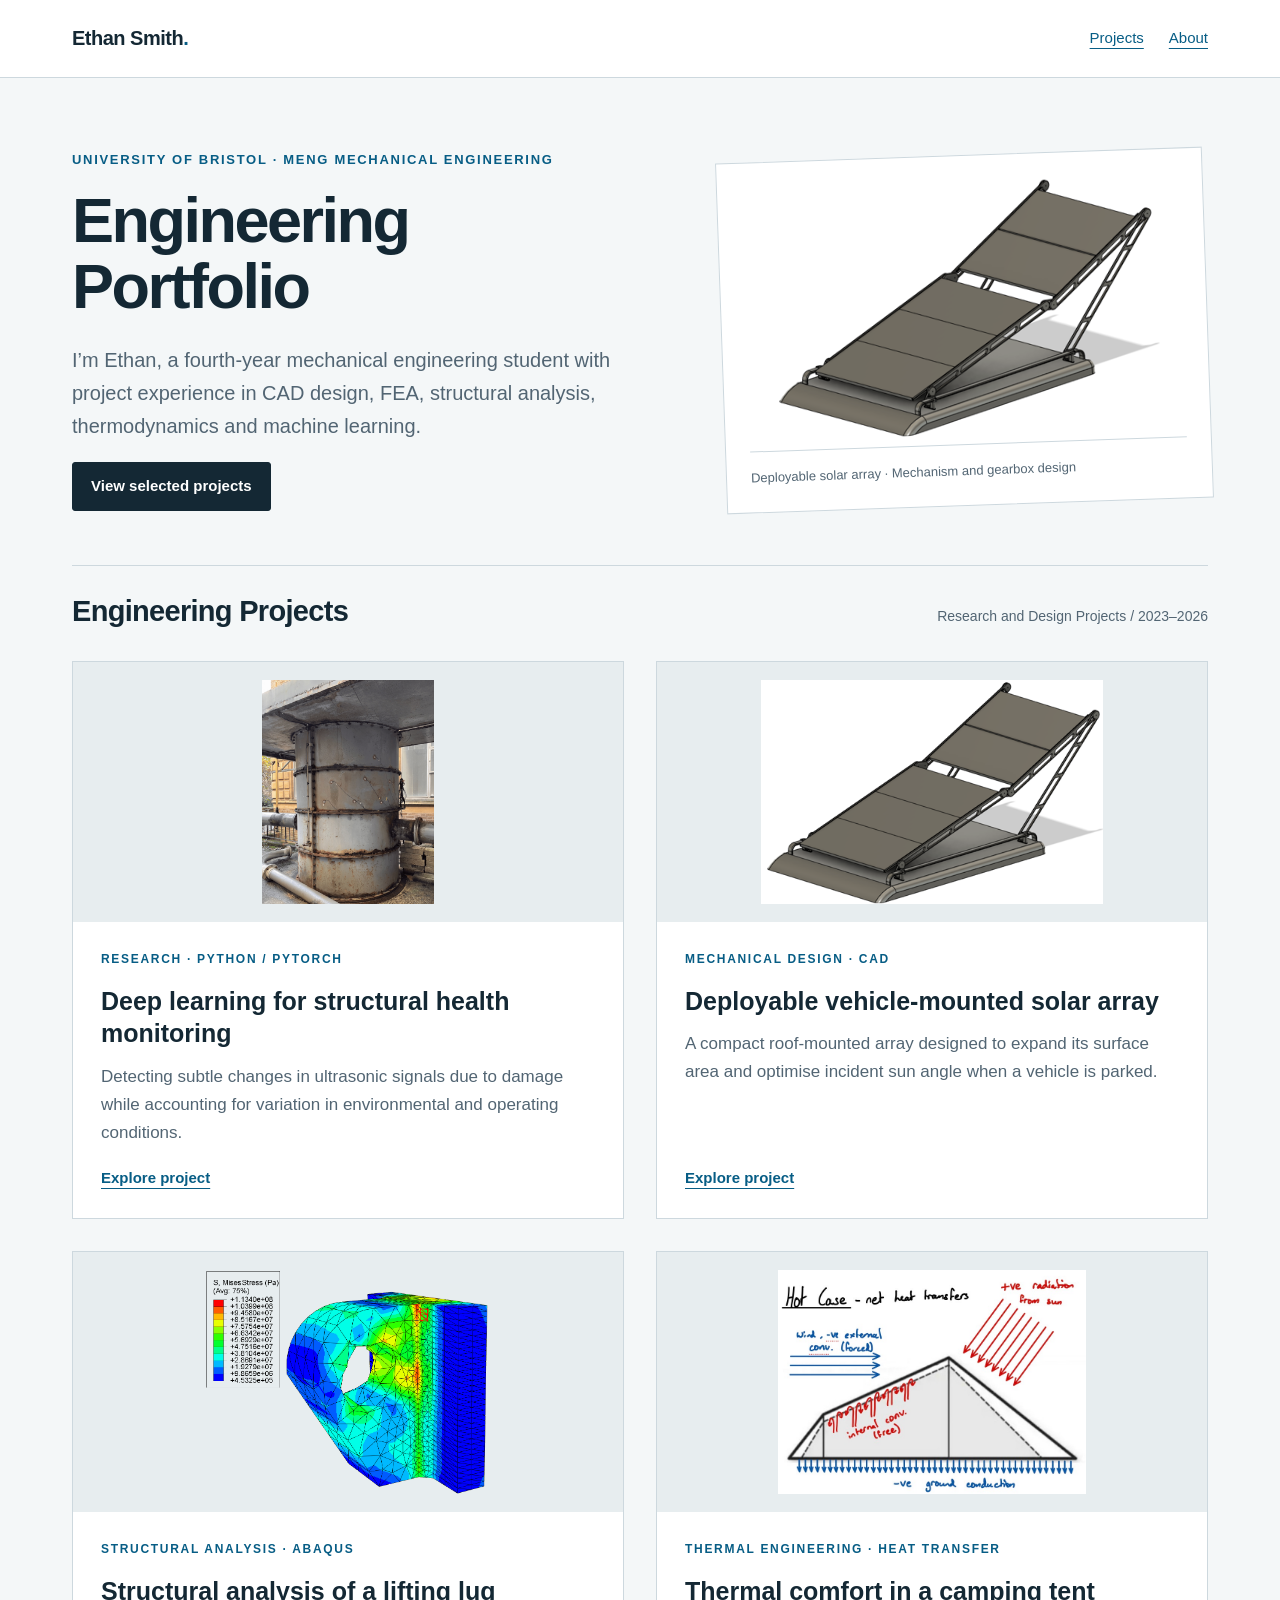
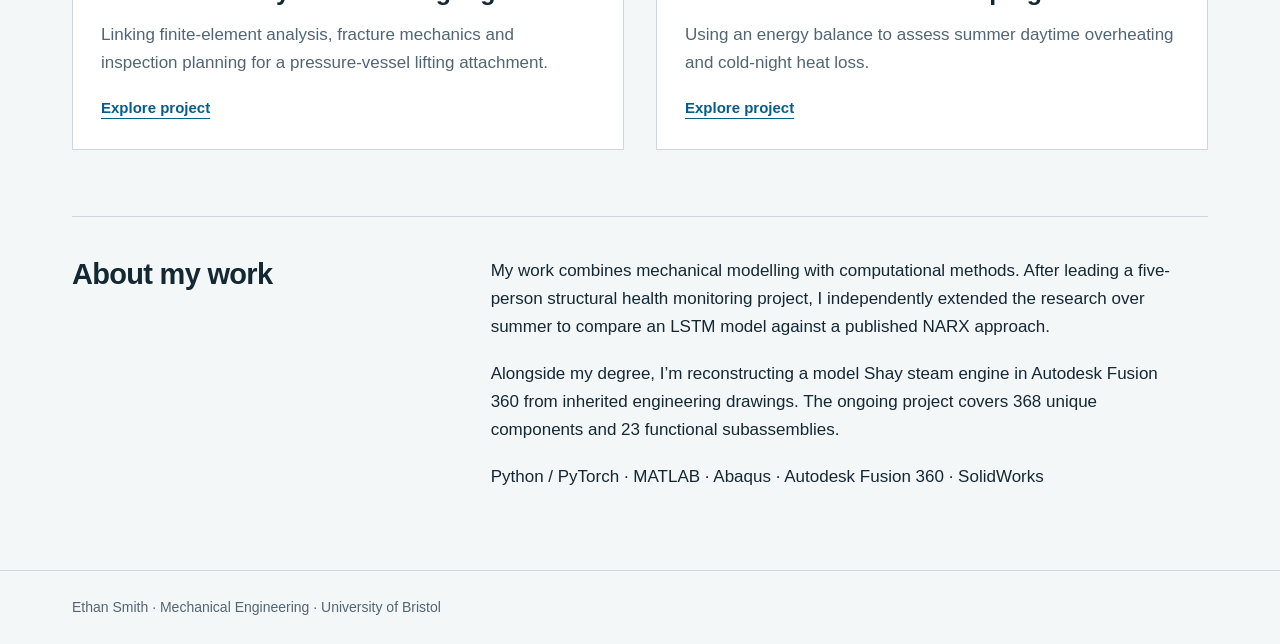
==== docs/index.html @ 428c4641 "first commit" ====
<!doctype html><html lang="en"><head><meta charset="utf-8"><meta name="viewport" content="width=device-width,initial-scale=1"><meta name="description" content="Mechanical engineering projects by Ethan Smith: structural health monitoring, mechanical design, finite-element analysis and heat transfer."><meta name="theme-color" content="#142834"><title>Engineering portfolio | Ethan Smith</title><link rel="stylesheet" href="style.css"></head><body><a class="skip" href="#main">Skip to content</a><header><div class="bar"><a class="brand" href="index.html">Ethan Smith<span aria-hidden="true" style="color:#075d85">.</span></a><nav aria-label="Main navigation"><a href="index.html#projects">Projects</a><a href="index.html#about">About</a></nav></div></header><main id="main" class="wrap"><section class="hero"><div><p class="eyebrow">University of Bristol · MEng Mechanical Engineering</p><h1>Engineering <br> Portfolio</h1><p class="lead">I’m Ethan, a fourth-year mechanical engineering student with project experience in CAD design, FEA, structural analysis, thermodynamics and machine learning.</p><a class="button" href="#projects">View selected projects</a></div><figure class="hero-figure"><img src="assets/slide2-image0.png" alt="Deployed vehicle-mounted solar array CAD model"><figcaption>Deployable solar array · Mechanism and gearbox design</figcaption></figure></section><section id="projects"><div class="section-heading"><h2>Engineering Projects</h2><span>Research and Design Projects / 2023–2026</span></div><div class="grid"><article class="card"><a class="picture" href="shm.html" tabindex="-1" aria-hidden="true"><img src="assets/slide5-image0.png" alt="" loading="lazy"></a><div class="card-body"><p class="eyebrow">Research · Python / PyTorch</p><h3><a href="shm.html">Deep learning for structural health monitoring</a></h3><p>Detecting subtle changes in ultrasonic signals due to damage while accounting for variation in environmental and operating conditions.</p><a class="card-link" href="shm.html">Explore project<span class="sr-only" hidden> Deep learning for structural health monitoring</span></a></div></article><article class="card"><a class="picture" href="solar-array.html" tabindex="-1" aria-hidden="true"><img src="assets/slide2-image0.png" alt="" loading="lazy"></a><div class="card-body"><p class="eyebrow">Mechanical design · CAD</p><h3><a href="solar-array.html">Deployable vehicle-mounted solar array</a></h3><p>A compact roof-mounted array designed to expand its surface area and optimise incident sun angle when a vehicle is parked.</p><a class="card-link" href="solar-array.html">Explore project<span class="sr-only" hidden> Deployable vehicle-mounted solar array</span></a></div></article><article class="card"><a class="picture" href="lifting-lug.html" tabindex="-1" aria-hidden="true"><img src="assets/slide4-image3.png" alt="" loading="lazy"></a><div class="card-body"><p class="eyebrow">Structural analysis · Abaqus</p><h3><a href="lifting-lug.html">Structural analysis of a lifting lug</a></h3><p>Linking finite-element analysis, fracture mechanics and inspection planning for a pressure-vessel lifting attachment.</p><a class="card-link" href="lifting-lug.html">Explore project<span class="sr-only" hidden> Structural analysis of a lifting lug</span></a></div></article><article class="card"><a class="picture" href="thermal-comfort.html" tabindex="-1" aria-hidden="true"><img src="assets/slide3-image5.jpeg" alt="" loading="lazy"></a><div class="card-body"><p class="eyebrow">Thermal engineering · Heat transfer</p><h3><a href="thermal-comfort.html">Thermal comfort in a camping tent</a></h3><p>Using an energy balance to assess summer daytime overheating and cold-night heat loss.</p><a class="card-link" href="thermal-comfort.html">Explore project<span class="sr-only" hidden> Thermal comfort in a camping tent</span></a></div></article></div></section><section class="about" id="about"><h2>About my work</h2><div><p>My work combines mechanical modelling with computational methods. After leading a five-person structural health monitoring project, I independently extended the research over summer to compare an LSTM model against a published NARX approach.</p><p>Alongside my degree, I’m reconstructing a model Shay steam engine in Autodesk Fusion 360 from inherited engineering drawings. The ongoing project covers 368 unique components and 23 functional subassemblies.</p><p>Python / PyTorch · MATLAB · Abaqus · Autodesk Fusion 360 · SolidWorks</p></div></section></main><footer><div class="wrap">Ethan Smith · Mechanical Engineering · University of Bristol</div></footer></body></html>
---- docs/style.css ----
:root{--ink:#142834;--muted:#526573;--blue:#075d85;--line:#cdd8de;--paper:#f4f7f8}*{box-sizing:border-box}html{scroll-behavior:smooth}body{margin:0;background:var(--paper);color:var(--ink);font:17px/1.65 Arial,Helvetica,sans-serif}a{color:var(--blue);text-underline-offset:5px}a:hover{color:#002f48}a:focus-visible,button:focus-visible{outline:3px solid #cb7800;outline-offset:5px}header{background:#fff;border-bottom:1px solid var(--line)}.bar{max-width:1200px;margin:auto;padding:22px 32px;display:flex;justify-content:space-between;align-items:center;gap:24px}.brand{color:var(--ink);font-size:20px;font-weight:700;text-decoration:none;letter-spacing:-.5px}nav{display:flex;gap:25px;font-size:15px}.wrap{max-width:1200px;margin:auto;padding:0 32px}.hero{padding:72px 0 54px;display:grid;grid-template-columns:1.2fr 1fr;gap:65px;align-items:center}.eyebrow{font:700 13px/1.5 Arial,sans-serif;letter-spacing:1.7px;text-transform:uppercase;color:var(--blue);margin:0 0 17px}h1{font-size:clamp(36px,5vw,63px);line-height:1.06;letter-spacing:-2.5px;margin:0 0 24px}h2{font-size:29px;line-height:1.2;letter-spacing:-.7px;margin:0 0 22px}h3{font-size:21px;line-height:1.3;margin:0 0 13px}p{margin:0 0 19px}.lead{font-size:20px;color:var(--muted);max-width:660px}.hero-figure{background:white;border:1px solid var(--line);padding:24px;margin:0;transform:rotate(-2deg)}.hero-figure img{width:100%;height:255px;object-fit:contain}.hero-figure figcaption{font-size:13px;color:var(--muted);border-top:1px solid var(--line);padding-top:15px}.button{display:inline-block;padding:11px 18px;background:var(--ink);color:white;text-decoration:none;font-size:15px;font-weight:700;border:1px solid var(--ink);border-radius:3px}.button:hover{background:var(--blue);color:#fff}.section-heading{display:flex;justify-content:space-between;align-items:baseline;border-top:1px solid var(--line);padding-top:28px;margin-bottom:10px}.section-heading span{color:var(--muted);font-size:14px}.grid{display:grid;grid-template-columns:1fr 1fr;gap:32px;margin-bottom:66px}.card{background:#fff;border:1px solid var(--line);display:flex;flex-direction:column}.card a.picture{display:block;background:#e7edef;height:260px;overflow:hidden}.card img{width:100%;height:100%;object-fit:contain;padding:18px;transition:transform .25s}.card:hover img{transform:scale(1.025)}.card-body{padding:28px;display:flex;flex-direction:column;flex:1}.card-body p{color:var(--muted)}.card-body .eyebrow{font-size:12px;color:var(--blue)}.card-body h3{font-size:25px}.card-body h3 a{color:var(--ink);text-decoration:none}.card-link{font-size:15px;font-weight:700;margin-top:auto}.about{display:grid;grid-template-columns:1fr 2fr;gap:60px;border-top:1px solid var(--line);padding:40px 0 60px}.about p{max-width:700px}footer{border-top:1px solid var(--line);padding:25px 0;color:var(--muted);font-size:14px}.crumb{padding-top:30px;font-size:14px}.project-intro{padding:38px 0 35px;max-width:960px}.project-intro h1{font-size:clamp(35px,4.5vw,55px)}.date{color:var(--muted);font-size:14px}.project-image{margin:0;background:#fff;border:1px solid var(--line);padding:25px}.project-image img{display:block;width:100%;height:420px;object-fit:contain}.project-image figcaption{font-size:14px;color:var(--muted);padding-top:15px}.metrics{display:grid;grid-template-columns:repeat(3,1fr);border-bottom:1px solid var(--line);margin-bottom:42px}.metric{padding:29px 20px 29px 0}.metric strong{display:block;font-size:34px;letter-spacing:-1px}.metric span{font-size:14px;color:var(--muted)}.details{display:grid;grid-template-columns:230px minmax(0,1fr);gap:55px;margin-bottom:60px}.contents{position:sticky;top:25px;align-self:start;font-size:15px}.contents a{display:block;padding:8px 0}.copy section{margin-bottom:40px;scroll-margin-top:25px}.copy li{padding:0 0 10px}.copy ul{padding-left:23px}table{width:100%;border-collapse:collapse;font-size:15px;margin:22px 0}th,td{text-align:left;padding:13px 12px;border-bottom:1px solid var(--line)}th{background:#e6edf1}.table-scroll{overflow:auto}.gallery{display:grid;grid-template-columns:1fr;gap:25px}.gallery figure{margin:0}.gallery a{display:block;background:#fff;border:1px solid var(--line)}.gallery img{display:block;width:100%;max-height:460px;object-fit:contain;padding:15px}.gallery figcaption{font-size:14px;color:var(--muted);padding-top:9px}.note{border-left:3px solid #7195a9;padding-left:20px;color:var(--muted)}.report-list{display:flex;flex-wrap:wrap;gap:12px}.reader{width:100%;height:78vh;min-height:450px;border:1px solid var(--line);background:white;margin:25px 0}.reader-toolbar{display:flex;gap:20px;align-items:center;flex-wrap:wrap}.skip{position:absolute;left:10px;top:-80px;background:white;padding:10px;z-index:9}.skip:focus{top:10px}@media(prefers-reduced-motion:reduce){html{scroll-behavior:auto}.card img{transition:none}}@media(max-width:760px){.bar,.wrap{padding-left:20px;padding-right:20px}.bar{gap:12px;align-items:flex-start}nav{gap:14px;font-size:14px;flex-wrap:wrap}.hero{grid-template-columns:1fr;padding:40px 0;gap:30px}h1{letter-spacing:-1.4px}.hero-figure{transform:none}.grid{grid-template-columns:1fr;gap:23px}.card a.picture{height:240px}.card-body{padding:23px}.about{grid-template-columns:1fr;gap:10px}.details{grid-template-columns:1fr;gap:25px}.contents{position:static;display:flex;flex-wrap:wrap;gap:0 20px}.project-image img{height:280px}.metrics{gap:10px}.metric strong{font-size:25px}.metric span{font-size:12px}.section-heading{gap:10px}.section-heading span{display:none}.reader{height:65vh}h2{font-size:26px}}
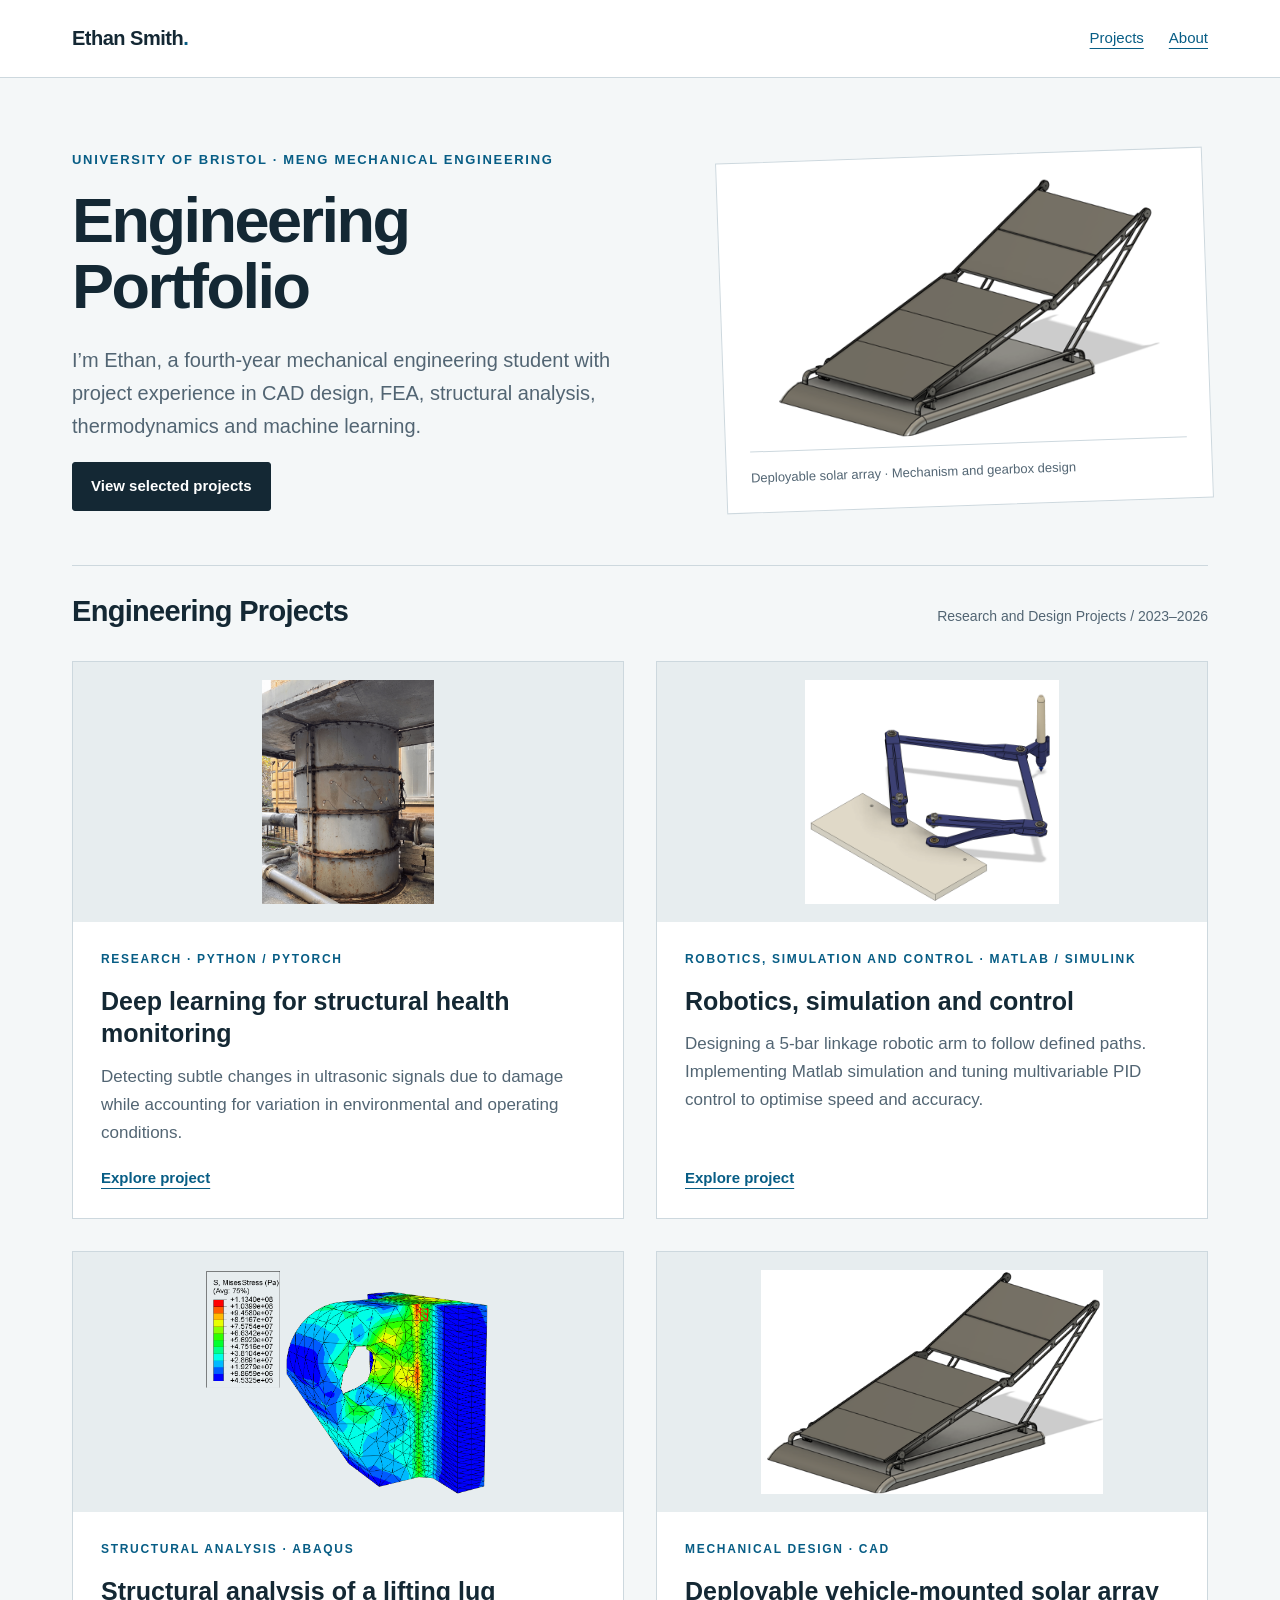
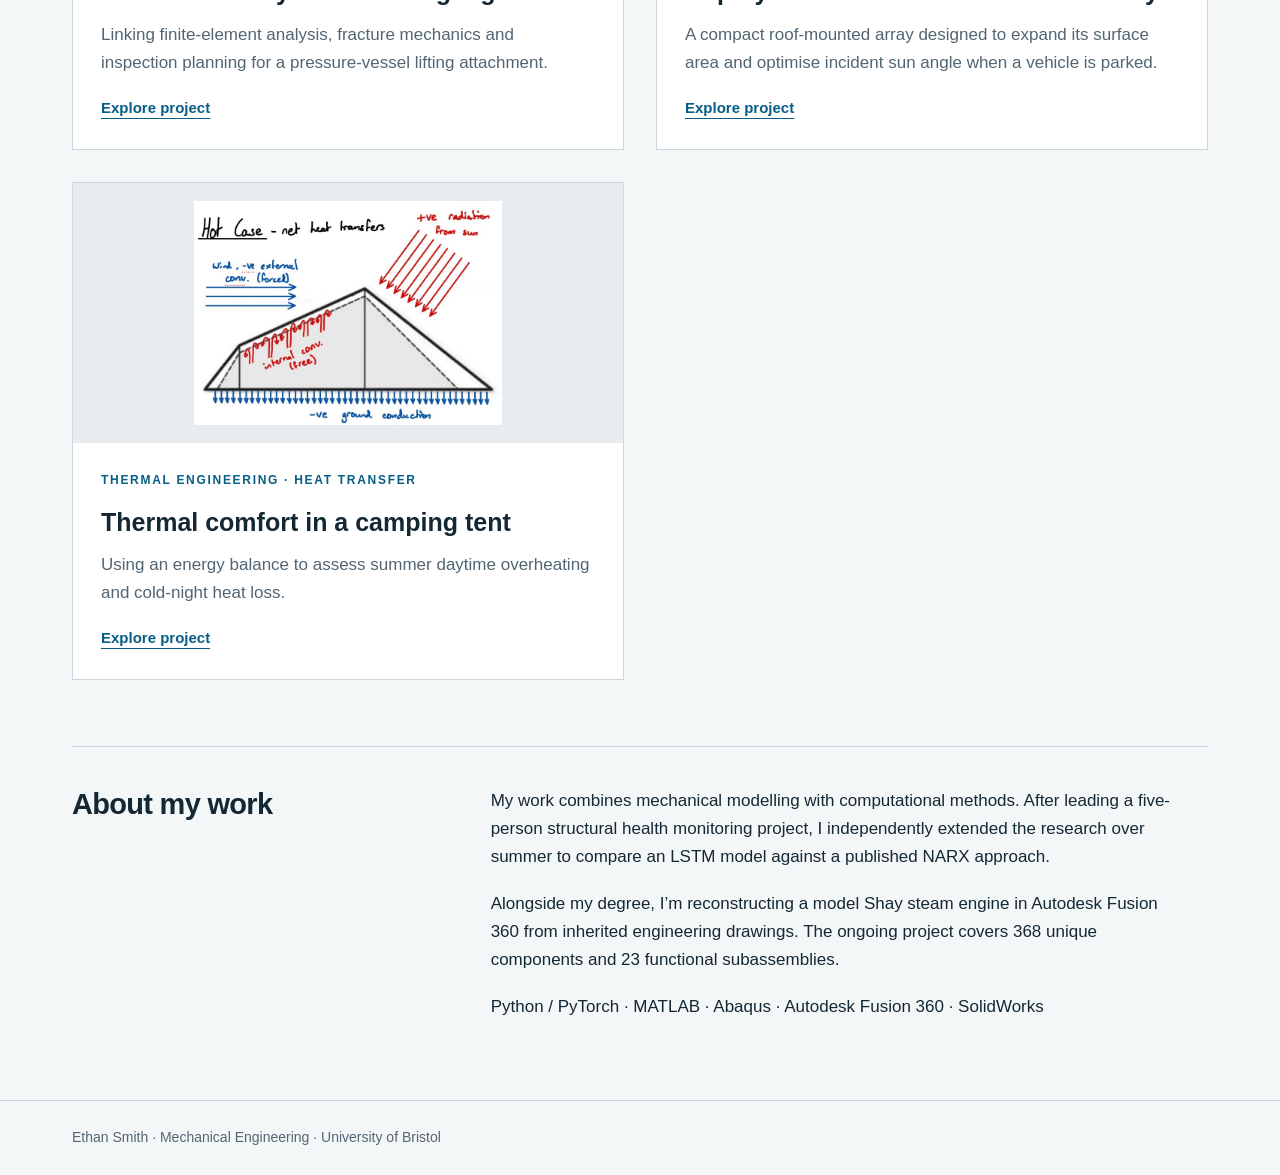
==== commit a4023dcb: "added robotics page" ====
--- a/docs/index.html
+++ b/docs/index.html
@@ -1 +1,374 @@
-<!doctype html><html lang="en"><head><meta charset="utf-8"><meta name="viewport" content="width=device-width,initial-scale=1"><meta name="description" content="Mechanical engineering projects by Ethan Smith: structural health monitoring, mechanical design, finite-element analysis and heat transfer."><meta name="theme-color" content="#142834"><title>Engineering portfolio | Ethan Smith</title><link rel="stylesheet" href="style.css"></head><body><a class="skip" href="#main">Skip to content</a><header><div class="bar"><a class="brand" href="index.html">Ethan Smith<span aria-hidden="true" style="color:#075d85">.</span></a><nav aria-label="Main navigation"><a href="index.html#projects">Projects</a><a href="index.html#about">About</a></nav></div></header><main id="main" class="wrap"><section class="hero"><div><p class="eyebrow">University of Bristol · MEng Mechanical Engineering</p><h1>Engineering <br> Portfolio</h1><p class="lead">I’m Ethan, a fourth-year mechanical engineering student with project experience in CAD design, FEA, structural analysis, thermodynamics and machine learning.</p><a class="button" href="#projects">View selected projects</a></div><figure class="hero-figure"><img src="assets/slide2-image0.png" alt="Deployed vehicle-mounted solar array CAD model"><figcaption>Deployable solar array · Mechanism and gearbox design</figcaption></figure></section><section id="projects"><div class="section-heading"><h2>Engineering Projects</h2><span>Research and Design Projects / 2023–2026</span></div><div class="grid"><article class="card"><a class="picture" href="shm.html" tabindex="-1" aria-hidden="true"><img src="assets/slide5-image0.png" alt="" loading="lazy"></a><div class="card-body"><p class="eyebrow">Research · Python / PyTorch</p><h3><a href="shm.html">Deep learning for structural health monitoring</a></h3><p>Detecting subtle changes in ultrasonic signals due to damage while accounting for variation in environmental and operating conditions.</p><a class="card-link" href="shm.html">Explore project<span class="sr-only" hidden> Deep learning for structural health monitoring</span></a></div></article><article class="card"><a class="picture" href="solar-array.html" tabindex="-1" aria-hidden="true"><img src="assets/slide2-image0.png" alt="" loading="lazy"></a><div class="card-body"><p class="eyebrow">Mechanical design · CAD</p><h3><a href="solar-array.html">Deployable vehicle-mounted solar array</a></h3><p>A compact roof-mounted array designed to expand its surface area and optimise incident sun angle when a vehicle is parked.</p><a class="card-link" href="solar-array.html">Explore project<span class="sr-only" hidden> Deployable vehicle-mounted solar array</span></a></div></article><article class="card"><a class="picture" href="lifting-lug.html" tabindex="-1" aria-hidden="true"><img src="assets/slide4-image3.png" alt="" loading="lazy"></a><div class="card-body"><p class="eyebrow">Structural analysis · Abaqus</p><h3><a href="lifting-lug.html">Structural analysis of a lifting lug</a></h3><p>Linking finite-element analysis, fracture mechanics and inspection planning for a pressure-vessel lifting attachment.</p><a class="card-link" href="lifting-lug.html">Explore project<span class="sr-only" hidden> Structural analysis of a lifting lug</span></a></div></article><article class="card"><a class="picture" href="thermal-comfort.html" tabindex="-1" aria-hidden="true"><img src="assets/slide3-image5.jpeg" alt="" loading="lazy"></a><div class="card-body"><p class="eyebrow">Thermal engineering · Heat transfer</p><h3><a href="thermal-comfort.html">Thermal comfort in a camping tent</a></h3><p>Using an energy balance to assess summer daytime overheating and cold-night heat loss.</p><a class="card-link" href="thermal-comfort.html">Explore project<span class="sr-only" hidden> Thermal comfort in a camping tent</span></a></div></article></div></section><section class="about" id="about"><h2>About my work</h2><div><p>My work combines mechanical modelling with computational methods. After leading a five-person structural health monitoring project, I independently extended the research over summer to compare an LSTM model against a published NARX approach.</p><p>Alongside my degree, I’m reconstructing a model Shay steam engine in Autodesk Fusion 360 from inherited engineering drawings. The ongoing project covers 368 unique components and 23 functional subassemblies.</p><p>Python / PyTorch · MATLAB · Abaqus · Autodesk Fusion 360 · SolidWorks</p></div></section></main><footer><div class="wrap">Ethan Smith · Mechanical Engineering · University of Bristol</div></footer></body></html>+<!doctype html>
+<html lang="en">
+
+<head>
+    <meta charset="utf-8">
+    <meta name="viewport" content="width=device-width,initial-scale=1">
+
+    <meta
+        name="description"
+        content="Mechanical engineering projects by Ethan Smith: structural health monitoring, mechanical design, finite-element analysis and heat transfer."
+    >
+
+    <meta name="theme-color" content="#142834">
+
+    <title>Engineering portfolio | Ethan Smith</title>
+
+    <link rel="stylesheet" href="style.css">
+</head>
+
+<body>
+
+    <a class="skip" href="#main">Skip to content</a>
+
+    <header>
+        <div class="bar">
+
+            <a class="brand" href="index.html">
+                Ethan Smith<span aria-hidden="true" style="color:#075d85">.</span>
+            </a>
+
+            <nav aria-label="Main navigation">
+                <a href="index.html#projects">Projects</a>
+                <a href="index.html#about">About</a>
+            </nav>
+
+        </div>
+    </header>
+
+    <main id="main" class="wrap">
+
+        <!-- Hero Section -->
+        <section class="hero">
+
+            <div>
+                <p class="eyebrow">
+                    University of Bristol · MEng Mechanical Engineering
+                </p>
+
+                <h1>
+                    Engineering <br>
+                    Portfolio
+                </h1>
+
+                <p class="lead">
+                    I’m Ethan, a fourth-year mechanical engineering student
+                    with project experience in CAD design, FEA, structural analysis,
+                    thermodynamics and machine learning.
+                </p>
+
+                <a class="button" href="#projects">
+                    View selected projects
+                </a>
+            </div>
+
+            <figure class="hero-figure">
+
+                <img
+                    src="assets/slide2-image0.png"
+                    alt="Deployed vehicle-mounted solar array CAD model"
+                >
+
+                <figcaption>
+                    Deployable solar array · Mechanism and gearbox design
+                </figcaption>
+
+            </figure>
+
+        </section>
+
+
+        <!-- Projects Section -->
+        <section id="projects">
+
+            <div class="section-heading">
+
+                <h2>Engineering Projects</h2>
+
+                <span>
+                    Research and Design Projects / 2023–2026
+                </span>
+
+            </div>
+
+
+            <div class="grid">
+
+                <!-- Structural Health Monitoring -->
+                <article class="card">
+
+                    <a
+                        class="picture"
+                        href="shm.html"
+                        tabindex="-1"
+                        aria-hidden="true"
+                    >
+                        <img
+                            src="assets/slide5-image0.png"
+                            alt=""
+                            loading="lazy"
+                        >
+                    </a>
+
+                    <div class="card-body">
+
+                        <p class="eyebrow">
+                            Research · Python / PyTorch
+                        </p>
+
+                        <h3>
+                            <a href="shm.html">
+                                Deep learning for structural health monitoring
+                            </a>
+                        </h3>
+
+                        <p>
+                            Detecting subtle changes in ultrasonic signals due to
+                            damage while accounting for variation in environmental
+                            and operating conditions.
+                        </p>
+
+                        <a class="card-link" href="shm.html">
+                            Explore project
+
+                            <span class="sr-only" hidden>
+                                Deep learning for structural health monitoring
+                            </span>
+                        </a>
+
+                    </div>
+
+                </article>
+
+
+                <!-- Robot Arm -->
+                <article class="card">
+
+                    <a
+                        class="picture"
+                        href="robot-arm.html"
+                        tabindex="-1"
+                        aria-hidden="true"
+                    >
+                        <img
+                            src="assets/slide6-image0.png"
+                            alt=""
+                            loading="lazy"
+                        >
+                    </a>
+
+                    <div class="card-body">
+
+                        <p class="eyebrow">
+                            Robotics, Simulation and Control · Matlab / Simulink
+                        </p>
+
+                        <h3>
+                            <a href="robot-arm.html">
+                                Robotics, simulation and control
+                            </a>
+                        </h3>
+
+                        <p>
+                            Designing a 5-bar linkage robotic arm to follow defined paths. Implementing
+                            Matlab simulation and tuning multivariable PID control to optimise speed and accuracy.
+                        </p>
+
+                        <a class="card-link" href="robot-arm.html">
+                            Explore project
+
+                            <span class="sr-only" hidden>
+                                Robotics, simulation and control
+                            </span>
+                        </a>
+
+                    </div>
+
+                </article>
+
+
+                <!-- Lifting Lug -->
+                <article class="card">
+
+                    <a
+                        class="picture"
+                        href="lifting-lug.html"
+                        tabindex="-1"
+                        aria-hidden="true"
+                    >
+                        <img
+                            src="assets/slide4-image3.png"
+                            alt=""
+                            loading="lazy"
+                        >
+                    </a>
+
+                    <div class="card-body">
+
+                        <p class="eyebrow">
+                            Structural analysis · Abaqus
+                        </p>
+
+                        <h3>
+                            <a href="lifting-lug.html">
+                                Structural analysis of a lifting lug
+                            </a>
+                        </h3>
+
+                        <p>
+                            Linking finite-element analysis, fracture mechanics
+                            and inspection planning for a pressure-vessel lifting
+                            attachment.
+                        </p>
+
+                        <a class="card-link" href="lifting-lug.html">
+                            Explore project
+
+                            <span class="sr-only" hidden>
+                                Structural analysis of a lifting lug
+                            </span>
+                        </a>
+
+                    </div>
+
+                </article>
+
+                
+                <!-- Solar Array -->
+                <article class="card">
+
+                    <a
+                        class="picture"
+                        href="solar-array.html"
+                        tabindex="-1"
+                        aria-hidden="true"
+                    >
+                        <img
+                            src="assets/slide2-image0.png"
+                            alt=""
+                            loading="lazy"
+                        >
+                    </a>
+
+                    <div class="card-body">
+
+                        <p class="eyebrow">
+                            Mechanical design · CAD
+                        </p>
+
+                        <h3>
+                            <a href="solar-array.html">
+                                Deployable vehicle-mounted solar array
+                            </a>
+                        </h3>
+
+                        <p>
+                            A compact roof-mounted array designed to expand its
+                            surface area and optimise incident sun angle when a
+                            vehicle is parked.
+                        </p>
+
+                        <a class="card-link" href="solar-array.html">
+                            Explore project
+
+                            <span class="sr-only" hidden>
+                                Deployable vehicle-mounted solar array
+                            </span>
+                        </a>
+
+                    </div>
+
+                </article>
+
+
+                <!-- Thermal Comfort -->
+                <article class="card">
+
+                    <a
+                        class="picture"
+                        href="thermal-comfort.html"
+                        tabindex="-1"
+                        aria-hidden="true"
+                    >
+                        <img
+                            src="assets/slide3-image5.jpeg"
+                            alt=""
+                            loading="lazy"
+                        >
+                    </a>
+
+                    <div class="card-body">
+
+                        <p class="eyebrow">
+                            Thermal engineering · Heat transfer
+                        </p>
+
+                        <h3>
+                            <a href="thermal-comfort.html">
+                                Thermal comfort in a camping tent
+                            </a>
+                        </h3>
+
+                        <p>
+                            Using an energy balance to assess summer daytime
+                            overheating and cold-night heat loss.
+                        </p>
+
+                        <a class="card-link" href="thermal-comfort.html">
+                            Explore project
+
+                            <span class="sr-only" hidden>
+                                Thermal comfort in a camping tent
+                            </span>
+                        </a>
+
+                    </div>
+
+                </article>
+
+            </div>
+
+        </section>
+
+
+        <!-- About Section -->
+        <section class="about" id="about">
+
+            <h2>About my work</h2>
+
+            <div>
+
+                <p>
+                    My work combines mechanical modelling with computational
+                    methods. After leading a five-person structural health monitoring
+                    project, I independently extended the research over summer to
+                    compare an LSTM model against a published NARX approach.
+                </p>
+
+                <p>
+                    Alongside my degree, I’m reconstructing a model Shay steam
+                    engine in Autodesk Fusion 360 from inherited engineering
+                    drawings. The ongoing project covers 368 unique components
+                    and 23 functional subassemblies.
+                </p>
+
+                <p>
+                    Python / PyTorch · MATLAB · Abaqus · Autodesk Fusion 360 · SolidWorks
+                </p>
+
+            </div>
+
+        </section>
+
+    </main>
+
+
+    <footer>
+        <div class="wrap">
+            Ethan Smith · Mechanical Engineering · University of Bristol
+        </div>
+    </footer>
+
+</body>
+
+</html>
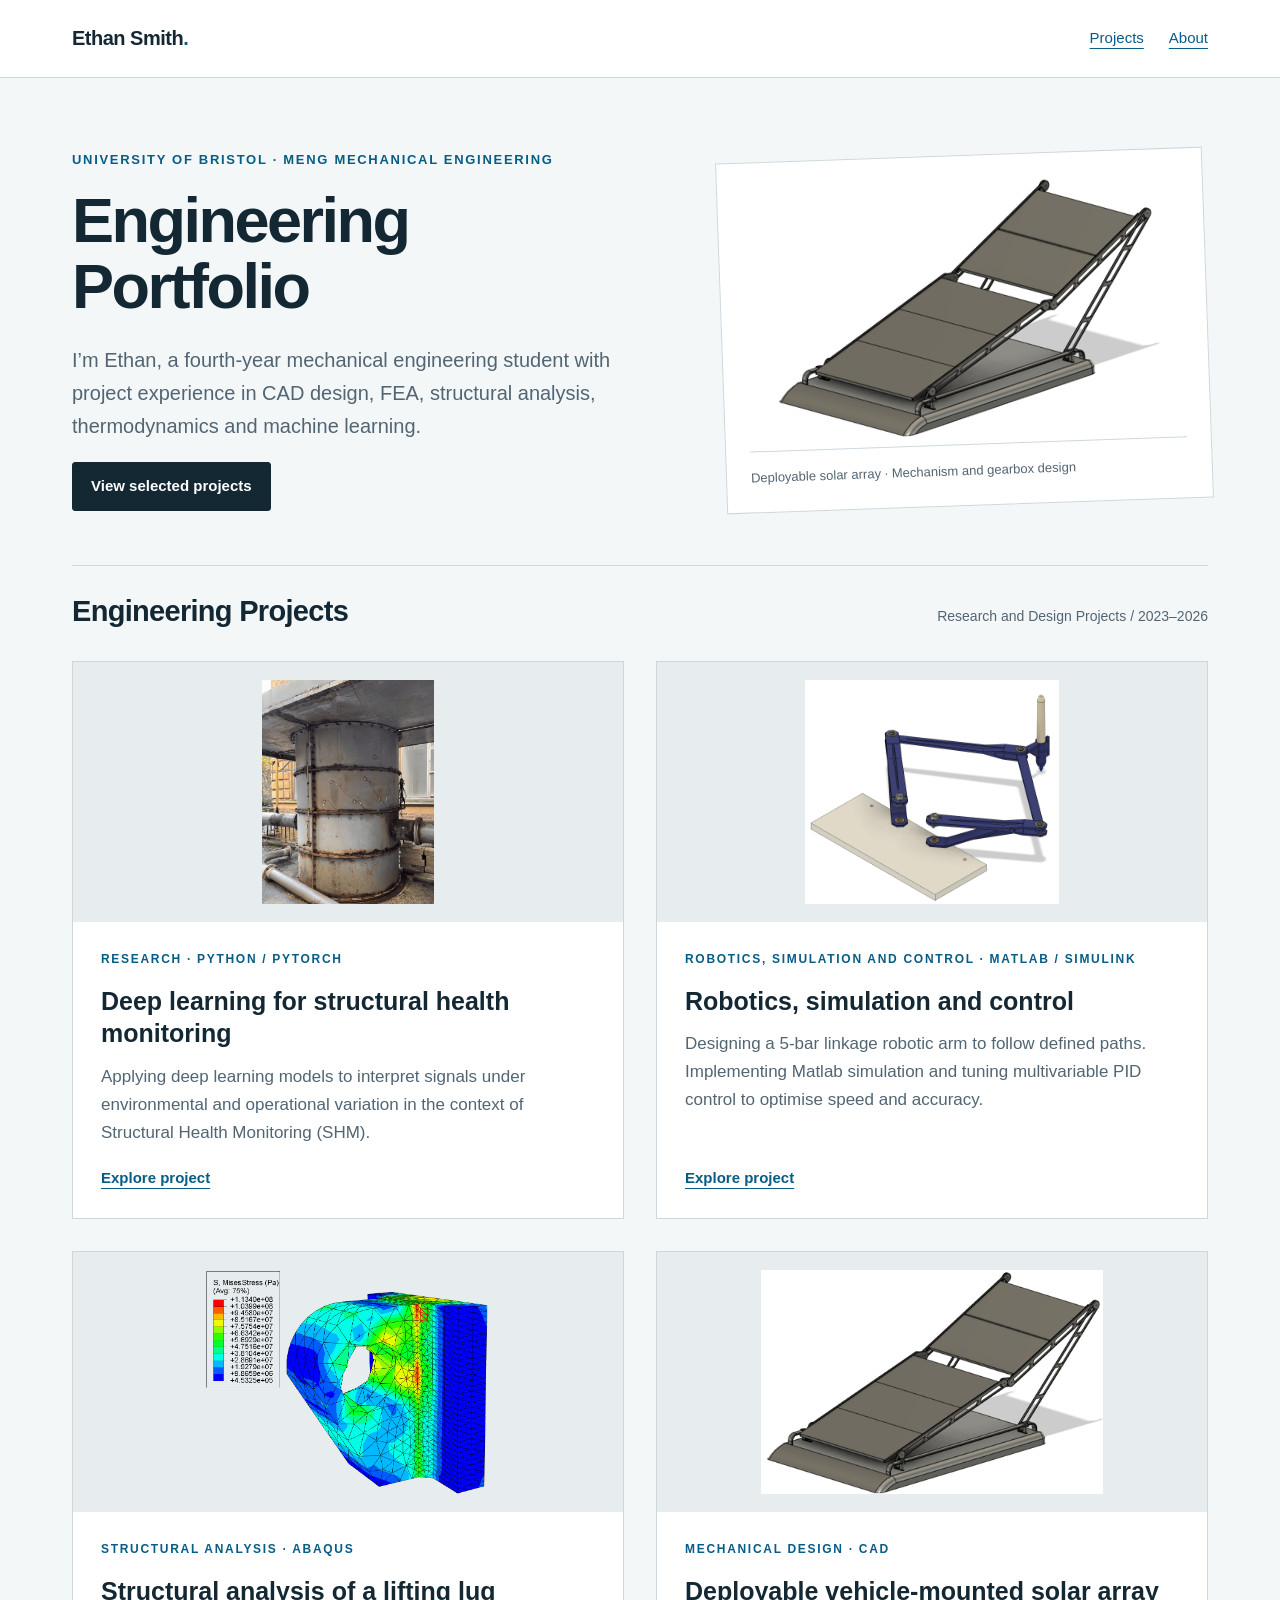
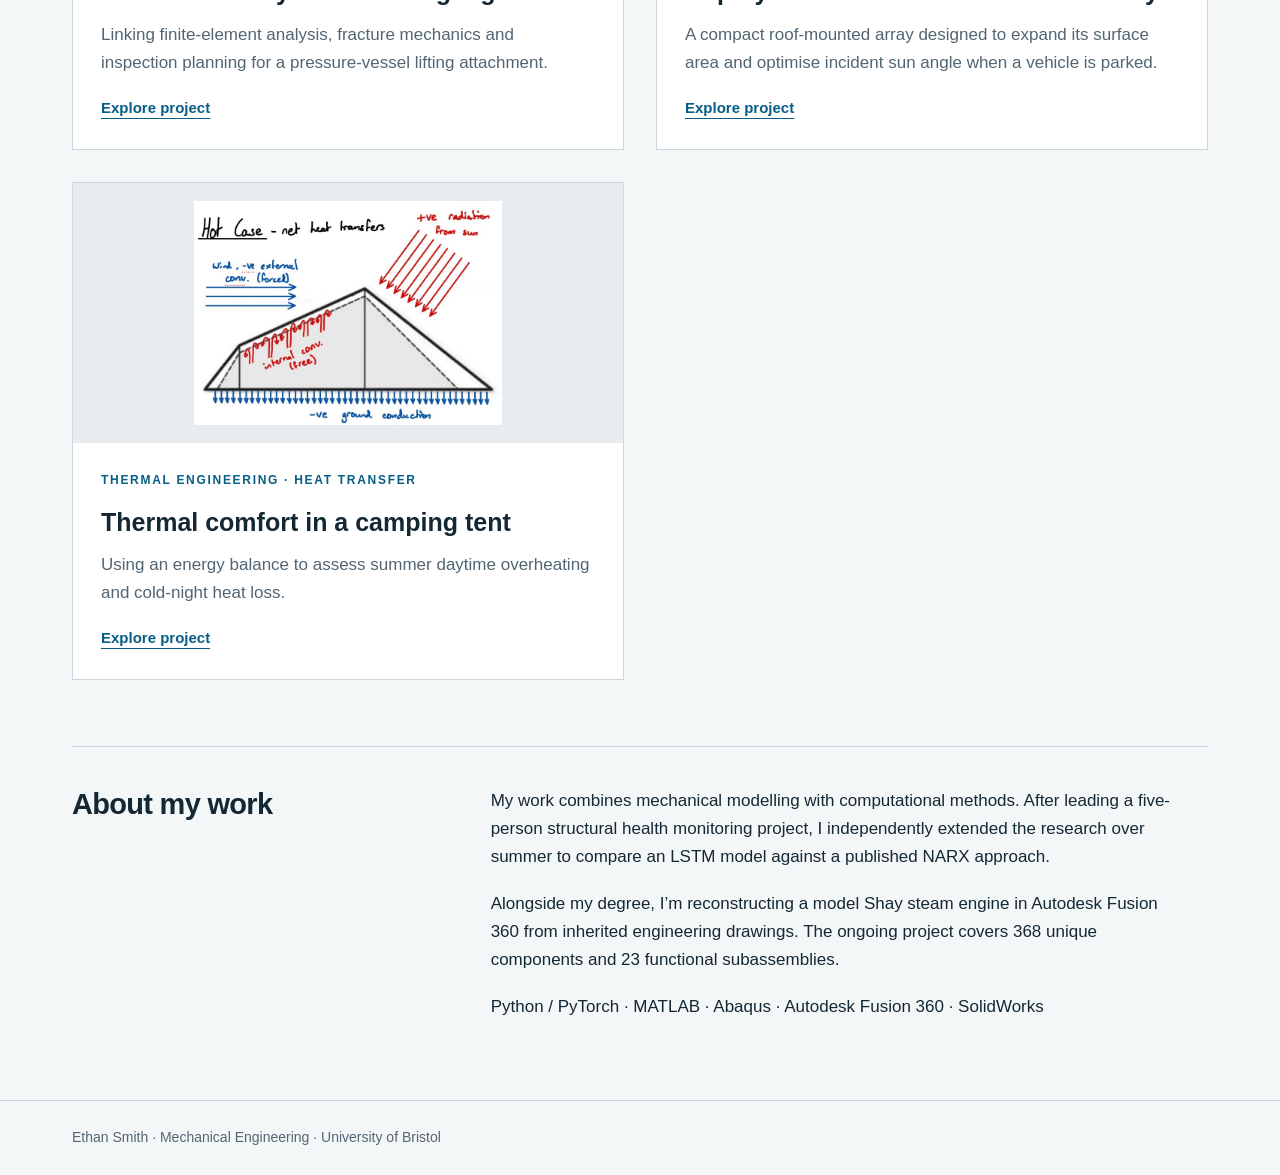
==== commit 8967faa5: "cleaned up files" ====
--- a/docs/index.html
+++ b/docs/index.html
@@ -123,9 +123,8 @@
                         </h3>
 
                         <p>
-                            Detecting subtle changes in ultrasonic signals due to
-                            damage while accounting for variation in environmental
-                            and operating conditions.
+                            Applying deep learning models to interpret signals under environmental and
+                            operational variation in the context of Structural Health Monitoring (SHM).
                         </p>
 
                         <a class="card-link" href="shm.html">
